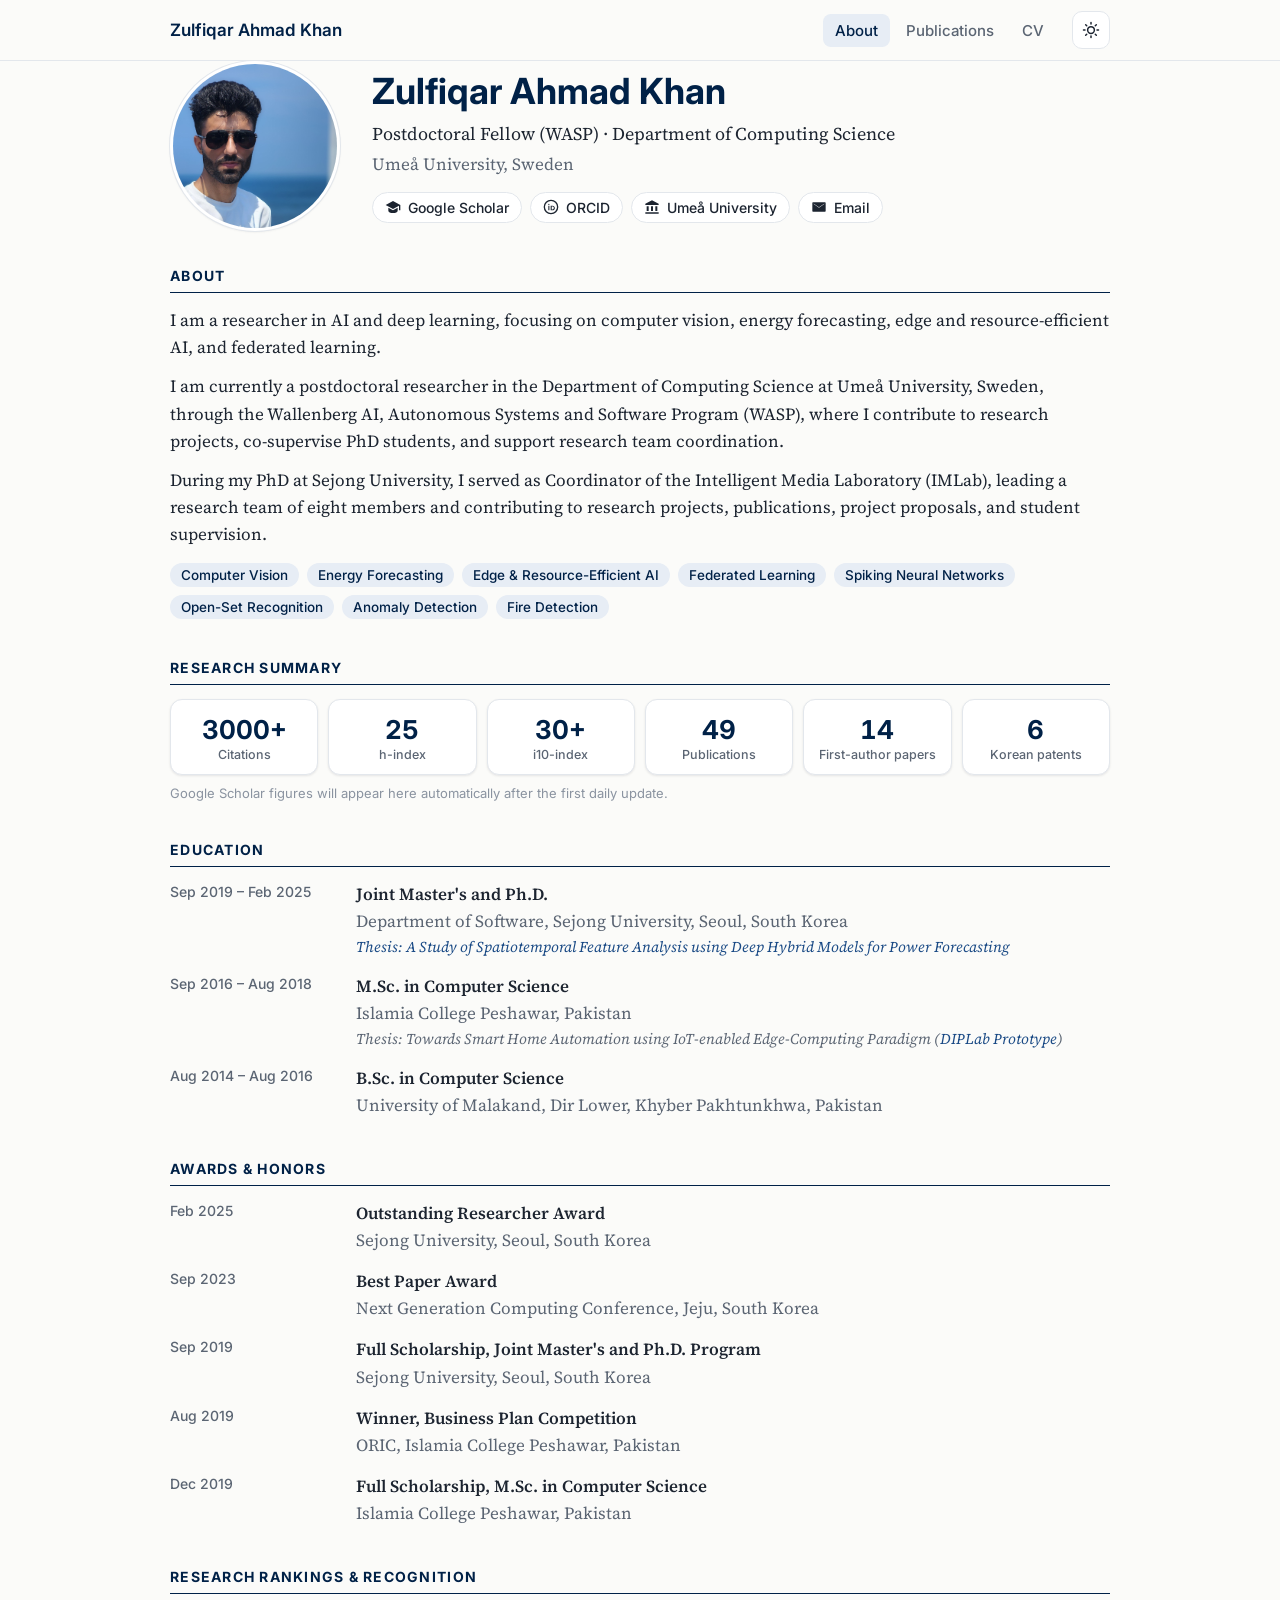
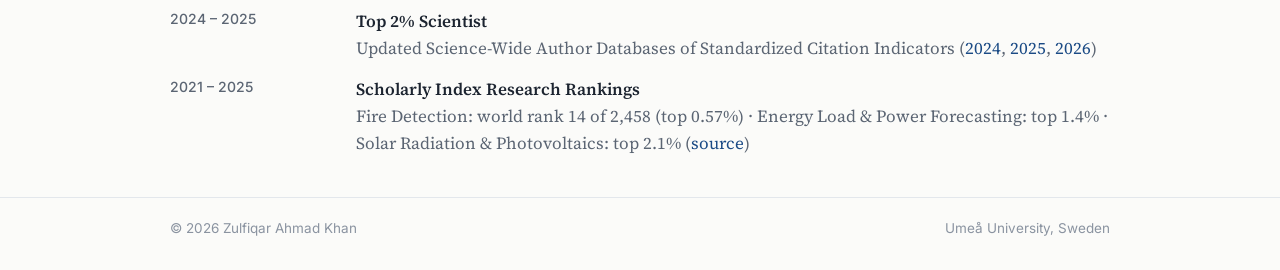
==== index.html @ e5fceb1f "Add files via upload" ====
<!doctype html>
<html lang="en">
<head>
<meta charset="utf-8">
<meta name="viewport" content="width=device-width, initial-scale=1">
<title>Zulfiqar Ahmad Khan — AI Researcher</title>
<meta name="description" content="Zulfiqar Ahmad Khan, postdoctoral researcher in AI and computer vision at Umeå University.">
<script>try{var t=localStorage.getItem("theme");if(t)document.documentElement.setAttribute("data-theme",t);}catch(e){}</script>
<link rel="preconnect" href="https://fonts.googleapis.com">
<link rel="preconnect" href="https://fonts.gstatic.com" crossorigin>
<link href="https://fonts.googleapis.com/css2?family=Inter:wght@400;500;600;700&family=Source+Serif+4:ital,opsz,wght@0,8..60,400;0,8..60,600;1,8..60,400&display=swap" rel="stylesheet">
<link rel="stylesheet" href="assets/style.css">
<link rel="icon" href="data:image/svg+xml,%3Csvg xmlns='http://www.w3.org/2000/svg' viewBox='0 0 64 64'%3E%3Crect width='64' height='64' rx='14' fill='%23002147'/%3E%3Ctext x='32' y='42' text-anchor='middle' font-family='Arial' font-weight='700' font-size='28' fill='white'%3EZK%3C/text%3E%3C/svg%3E">
</head>
<body data-page="about">
<header class="topbar">
  <div class="wrap">
    <a class="brand" href="index.html">Zulfiqar Ahmad Khan</a>
    <nav class="nav" aria-label="Main">
      <a href="index.html" aria-current="page">About</a>
      <a href="publications.html">Publications</a>
      <a href="cv.html">CV</a>
    </nav>
    <button class="theme-toggle" type="button" aria-label="Switch theme" title="Day / night">
      <svg class="sun" viewBox="0 0 24 24" fill="none" stroke="currentColor" stroke-width="2" stroke-linecap="round"><circle cx="12" cy="12" r="4.5"/><path d="M12 2v2M12 20v2M4.9 4.9l1.4 1.4M17.7 17.7l1.4 1.4M2 12h2M20 12h2M4.9 19.1l1.4-1.4M17.7 6.3l1.4-1.4"/></svg>
      <svg class="moon" viewBox="0 0 24 24" fill="none" stroke="currentColor" stroke-width="2" stroke-linejoin="round"><path d="M20.5 14.5A8.5 8.5 0 0 1 9.5 3.5a8.5 8.5 0 1 0 11 11z"/></svg>
    </button>
  </div>
</header>
<main class="wrap">
<p id="load-error" class="empty" hidden>The page content could not be loaded. If you opened this file directly from your computer, run a local server instead (see README).</p>

<section class="hero">
  <div id="avatar" class="avatar" aria-hidden="true">ZK</div>
  <div>
    <h1 id="name">Zulfiqar Ahmad Khan</h1>
    <p class="role" id="role"></p>
    <p class="org" id="org"></p>
    <div class="links" id="links"></div>
  </div>
</section>

<section>
  <h2 class="section-title">About</h2>
  <div class="bio" id="bio"></div>
</section>

<section>
  <h2 class="section-title">Research Summary</h2>
  <div class="metrics" id="metrics"></div>
  <p class="metrics-note" id="metrics-note"></p>
  <div class="chart" id="chart" hidden>
    <h3>Citations per year (Google Scholar)</h3>
    <div class="bars" id="bars"></div>
  </div>
</section>

<section>
  <h2 class="section-title">Education</h2>
  <div class="entries" id="education"></div>
</section>

<section>
  <h2 class="section-title">Awards &amp; Honors</h2>
  <div class="entries" id="awards"></div>
</section>

<section>
  <h2 class="section-title">Research Rankings &amp; Recognition</h2>
  <div class="entries" id="recognition"></div>
</section>
</main>
<footer>
  <div class="wrap">
    <span>© <span id="year"></span> Zulfiqar Ahmad Khan</span>
    <span>Umeå University, Sweden</span>
  </div>
</footer>
<script src="assets/main.js"></script>
</body>
</html>
---- assets/style.css ----
/* ============================================================
   Zulfiqar Ahmad Khan — academic website
   Light/dark themes via CSS variables. Oxford blue accent.
   ============================================================ */
:root {
  --bg: #fbfbf9;
  --surface: #ffffff;
  --surface-2: #f1f4f8;
  --text: #1c2430;
  --muted: #5b6573;
  --faint: #8a93a0;
  --border: #e3e7ec;
  --accent: #002147;          /* Oxford blue */
  --accent-soft: #e7edf5;
  --link: #1a4a85;
  --me: #0b1220;
  --badge-q1: #1f6f43; --badge-q1-bg: #e4f3ea;
  --badge-q2: #7a5b00; --badge-q2-bg: #fbf1d6;
  --badge-q3: #8a4a12; --badge-q3-bg: #fbe7d6;
  --badge-q4: #6b6b6b; --badge-q4-bg: #ececec;
  --shadow: 0 1px 2px rgba(16,24,40,.04), 0 1px 3px rgba(16,24,40,.06);
  --serif: "Source Serif 4", Charter, "Bitstream Charter", Georgia, serif;
  --sans: "Inter", system-ui, -apple-system, "Segoe UI", Roboto, sans-serif;
  color-scheme: light;
}
@media (prefers-color-scheme: dark) {
  :root:not([data-theme="light"]) {
    --bg: #0d1117; --surface: #131a23; --surface-2: #1a2330; --text: #e4e8ee; --muted: #a3adba;
    --faint: #7b8593; --border: #26303d; --accent: #9cc3f5; --accent-soft: #1b2a40; --link: #9cc3f5; --me: #ffffff;
    --badge-q1: #7fdca5; --badge-q1-bg: #15301f; --badge-q2: #f1cf6b; --badge-q2-bg: #352b10;
    --badge-q3: #f2ae74; --badge-q3-bg: #3a2414; --badge-q4: #c3c3c3; --badge-q4-bg: #2a2a2a;
    --shadow: none; color-scheme: dark;
  }
}
:root[data-theme="dark"] {
  --bg: #0d1117; --surface: #131a23; --surface-2: #1a2330; --text: #e4e8ee; --muted: #a3adba;
  --faint: #7b8593; --border: #26303d; --accent: #9cc3f5; --accent-soft: #1b2a40; --link: #9cc3f5; --me: #ffffff;
  --badge-q1: #7fdca5; --badge-q1-bg: #15301f; --badge-q2: #f1cf6b; --badge-q2-bg: #352b10;
  --badge-q3: #f2ae74; --badge-q3-bg: #3a2414; --badge-q4: #c3c3c3; --badge-q4-bg: #2a2a2a;
  --shadow: none; color-scheme: dark;
}

* { box-sizing: border-box; }
html { -webkit-text-size-adjust: 100%; }
body {
  margin: 0; background: var(--bg); color: var(--text);
  font: 17px/1.6 var(--serif);
  transition: background .2s ease, color .2s ease;
}
a { color: var(--link); text-decoration: none; }
a:hover { text-decoration: underline; text-underline-offset: 2px; }
h1, h2, h3 { font-family: var(--sans); color: var(--accent); line-height: 1.25; }
.wrap { max-width: 980px; margin: 0 auto; padding: 0 20px; }

/* ---------- Top bar ---------- */
.topbar {
  position: sticky; top: 0; z-index: 10;
  background: color-mix(in srgb, var(--bg) 88%, transparent);
  backdrop-filter: saturate(150%) blur(8px);
  border-bottom: 1px solid var(--border);
}
.topbar .wrap { display: flex; align-items: center; gap: 16px; height: 60px; }
.brand { font: 600 17px var(--sans); color: var(--accent); white-space: nowrap; margin-right: auto; }
.brand:hover { text-decoration: none; }
.nav { display: flex; gap: 4px; }
.nav a {
  font: 500 15px var(--sans); color: var(--muted); padding: 7px 12px; border-radius: 8px;
}
.nav a:hover { color: var(--text); background: var(--surface-2); text-decoration: none; }
.nav a[aria-current="page"] { color: var(--accent); background: var(--accent-soft); }
.theme-toggle {
  display: grid; place-items: center; width: 38px; height: 38px; border-radius: 10px;
  border: 1px solid var(--border); background: var(--surface); color: var(--text); cursor: pointer;
}
.theme-toggle:hover { background: var(--surface-2); }
.theme-toggle svg { width: 18px; height: 18px; }
.theme-toggle .moon { display: none; }
:root[data-theme="dark"] .theme-toggle .sun { display: none; }
:root[data-theme="dark"] .theme-toggle .moon { display: block; }

/* ---------- Layout ---------- */
main { padding: 36px 0 64px; }
section { margin: 0 0 40px; }
.section-title {
  font: 700 14px var(--sans); letter-spacing: .09em; text-transform: uppercase;
  color: var(--accent); margin: 0 0 14px; padding-bottom: 8px; border-bottom: 1.5px solid var(--accent);
}
.page-title { font-size: 30px; margin: 0 0 6px; }
.page-sub { color: var(--muted); margin: 0 0 28px; font-size: 16px; }

/* ---------- Hero (About) ---------- */
.hero { display: grid; grid-template-columns: 170px 1fr; gap: 32px; align-items: center; margin-bottom: 36px; }
.avatar {
  width: 170px; height: 170px; border-radius: 50%; object-fit: cover;
  border: 3px solid var(--surface); box-shadow: 0 0 0 1px var(--border), var(--shadow);
  background: var(--accent-soft); display: grid; place-items: center;
  font: 700 54px var(--sans); color: var(--accent);
}
.hero h1 { font-size: 36px; margin: 0 0 6px; }
.hero .role { margin: 0; font-size: 18px; }
.hero .org { margin: 2px 0 14px; color: var(--muted); }
.links { display: flex; flex-wrap: wrap; gap: 8px; }
.links a {
  display: inline-flex; align-items: center; gap: 7px; padding: 6px 12px; border-radius: 999px;
  border: 1px solid var(--border); background: var(--surface); color: var(--text);
  font: 500 14px var(--sans);
}
.links a:hover { border-color: var(--accent); color: var(--accent); text-decoration: none; }
.links svg { width: 16px; height: 16px; flex: none; }

.bio p { margin: 0 0 12px; }
.chips { display: flex; flex-wrap: wrap; gap: 8px; margin-top: 14px; }
.chip { font: 500 13.5px var(--sans); padding: 4px 11px; border-radius: 999px; background: var(--accent-soft); color: var(--accent); }

/* ---------- Metrics ---------- */
.metrics { display: grid; grid-template-columns: repeat(6, 1fr); gap: 10px; }
.metric {
  background: var(--surface); border: 1px solid var(--border); border-radius: 12px;
  padding: 14px 10px 12px; text-align: center; box-shadow: var(--shadow);
}
.metric .v { font: 700 26px var(--sans); color: var(--accent); font-variant-numeric: tabular-nums; }
.metric .l { font: 500 12.5px var(--sans); color: var(--muted); margin-top: 2px; }
.metric .s { font: 400 11.5px var(--sans); color: var(--faint); margin-top: 2px; }
.metric.live .l::after { content: " ●"; color: #2e9e5b; font-size: 9px; vertical-align: 2px; }
.metrics-note { font: 13px var(--sans); color: var(--faint); margin-top: 10px; }

.chart { margin-top: 18px; background: var(--surface); border: 1px solid var(--border); border-radius: 12px; padding: 16px 16px 10px; }
.chart h3 { font-size: 14px; margin: 0 0 10px; color: var(--muted); font-weight: 600; }
.bars { display: flex; align-items: flex-end; gap: 6px; height: 140px; }
.bar { flex: 1; display: flex; flex-direction: column; align-items: center; justify-content: flex-end; height: 100%; min-width: 0; }
.bar .col { width: 100%; max-width: 42px; background: var(--accent); border-radius: 4px 4px 0 0; opacity: .85; }
.bar:hover .col { opacity: 1; }
.bar .n { font: 600 11px var(--sans); color: var(--muted); margin-bottom: 3px; }
.bar .y { font: 500 11px var(--sans); color: var(--faint); margin-top: 5px; }

/* ---------- Timeline entries ---------- */
.entries { display: grid; gap: 14px; }
.entry { display: grid; grid-template-columns: 170px 1fr; gap: 16px; }
.entry .date { font: 500 14px var(--sans); color: var(--muted); padding-top: 2px; }
.entry .title { font-weight: 600; }
.entry .org { color: var(--muted); }
.entry .detail { font-size: 15px; color: var(--muted); font-style: italic; }
.entry ul { margin: 6px 0 0; padding-left: 18px; font-size: 15.5px; }
.entry li { margin: 2px 0; }
.kv { display: grid; grid-template-columns: 170px 1fr; gap: 6px 16px; }
.kv dt { font: 500 14px var(--sans); color: var(--muted); padding-top: 2px; }
.kv dd { margin: 0; }

/* ---------- Buttons ---------- */
.btn {
  display: inline-flex; align-items: center; gap: 8px; padding: 10px 18px; border-radius: 10px;
  background: var(--accent); color: var(--bg); font: 600 15px var(--sans); border: 0; cursor: pointer;
}
.btn:hover { text-decoration: none; filter: brightness(1.1); }
.btn svg { width: 18px; height: 18px; }
.btn.ghost { background: transparent; color: var(--accent); border: 1px solid var(--accent); }
.cv-actions { display: flex; flex-wrap: wrap; gap: 10px; }
.cv-head { display: flex; flex-wrap: wrap; align-items: flex-end; justify-content: space-between; gap: 16px; margin-bottom: 30px; }

/* ---------- Publications ---------- */
.toolbar { display: flex; flex-wrap: wrap; gap: 10px; align-items: center; margin-bottom: 22px; }
.tabs { display: flex; flex-wrap: wrap; gap: 6px; }
.tab {
  font: 500 14px var(--sans); padding: 7px 13px; border-radius: 999px; cursor: pointer;
  border: 1px solid var(--border); background: var(--surface); color: var(--muted);
}
.tab .c { color: var(--faint); margin-left: 4px; font-variant-numeric: tabular-nums; }
.tab[aria-pressed="true"] { background: var(--accent); border-color: var(--accent); color: var(--bg); }
.tab[aria-pressed="true"] .c { color: inherit; opacity: .75; }
.search, .sort {
  font: 14px var(--sans); padding: 8px 12px; border-radius: 10px; border: 1px solid var(--border);
  background: var(--surface); color: var(--text);
}
.search { flex: 1; min-width: 180px; }
.year { font: 700 15px var(--sans); color: var(--accent); margin: 26px 0 10px; }
.pubs { list-style: none; margin: 0; padding: 0; display: grid; gap: 12px; }
.pub {
  display: grid; grid-template-columns: 48px 1fr; gap: 6px;
  background: var(--surface); border: 1px solid var(--border); border-radius: 12px; padding: 14px 16px;
  box-shadow: var(--shadow);
}
.pub .num { font: 600 13px var(--sans); color: var(--faint); padding-top: 3px; }
.pub .t { font-weight: 600; line-height: 1.4; }
.pub .t a { color: var(--text); }
.pub .t a:hover { color: var(--link); }
.pub .a { font-size: 15px; color: var(--muted); margin-top: 3px; }
.pub .a b { color: var(--me); font-weight: 700; }
.pub .v { font-size: 15px; font-style: italic; margin-top: 1px; }
.badges { display: flex; flex-wrap: wrap; gap: 6px; margin-top: 9px; }
.badge {
  font: 600 12px var(--sans); padding: 3px 9px; border-radius: 6px;
  background: var(--surface-2); color: var(--muted); white-space: nowrap;
}
.badge.cite { background: var(--accent-soft); color: var(--accent); }
.badge.q1 { background: var(--badge-q1-bg); color: var(--badge-q1); }
.badge.q2 { background: var(--badge-q2-bg); color: var(--badge-q2); }
.badge.q3 { background: var(--badge-q3-bg); color: var(--badge-q3); }
.badge.q4 { background: var(--badge-q4-bg); color: var(--badge-q4); }
.badge.status { background: transparent; border: 1px solid var(--border); white-space: normal; }
.pub > div { min-width: 0; }
.empty { color: var(--muted); padding: 30px 0; text-align: center; font-family: var(--sans); }
.foot-note { font: 13px var(--sans); color: var(--faint); margin-top: 26px; }

/* ---------- Footer ---------- */
footer { border-top: 1px solid var(--border); padding: 22px 0 34px; font: 13.5px var(--sans); color: var(--faint); }
footer .wrap { display: flex; flex-wrap: wrap; gap: 8px 20px; justify-content: space-between; }

/* ---------- Responsive ---------- */
@media (max-width: 860px) {
  .metrics { grid-template-columns: repeat(3, 1fr); }
}
@media (max-width: 640px) {
  body { font-size: 16px; }
  .topbar .wrap { height: auto; padding-top: 10px; padding-bottom: 10px; flex-wrap: wrap; gap: 8px; }
  .brand { width: 100%; margin: 0; }
  .nav { order: 2; }
  .theme-toggle { margin-left: auto; order: 3; }
  .hero { grid-template-columns: 1fr; text-align: center; gap: 18px; }
  .avatar { margin: 0 auto; width: 130px; height: 130px; font-size: 42px; }
  .links { justify-content: center; }
  .chips { justify-content: center; }
  .hero h1 { font-size: 28px; }
  .metrics { grid-template-columns: repeat(2, 1fr); }
  .entry, .kv { grid-template-columns: 1fr; gap: 2px; }
  .kv dd { margin-bottom: 8px; }
  .search, .sort { flex: 1 1 100%; }
  .pub { grid-template-columns: 1fr; }
  .pub .num { padding: 0; }
}
@media print {
  .topbar, footer, .theme-toggle, .toolbar { display: none; }
}
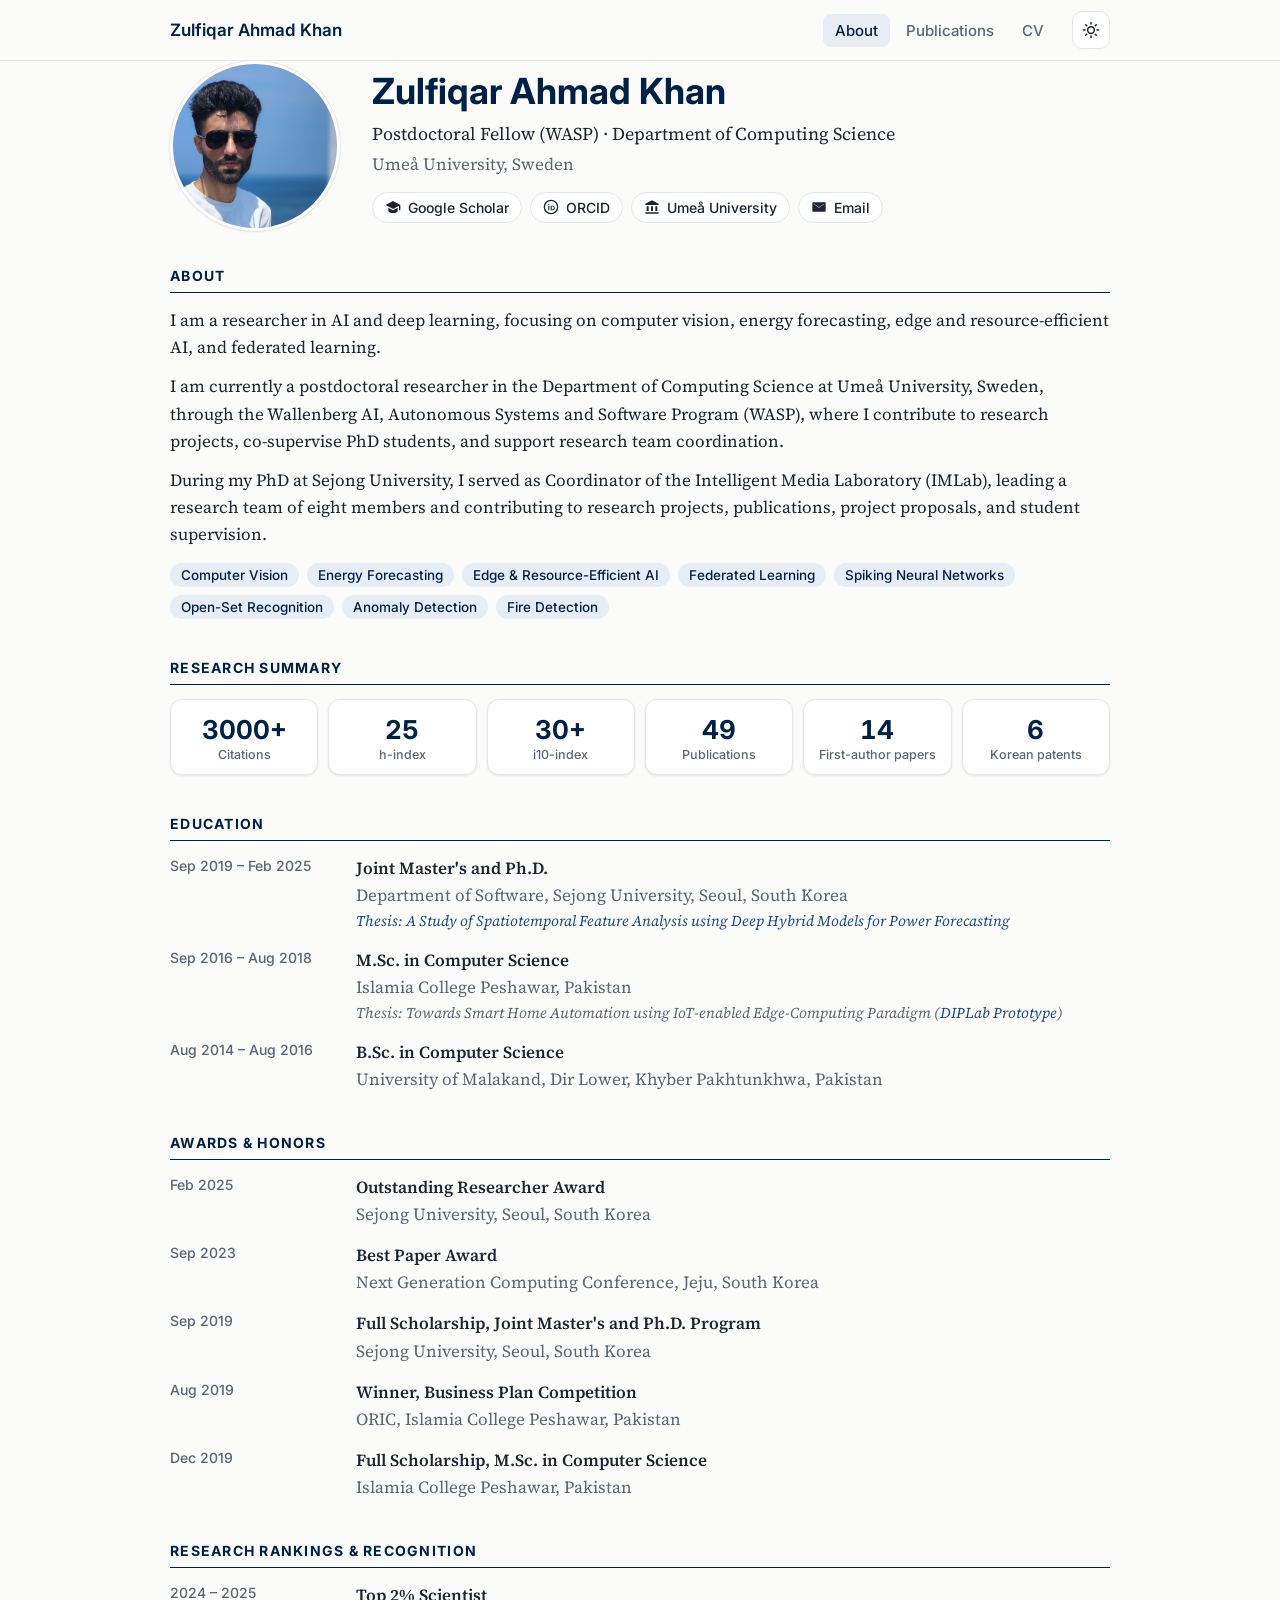
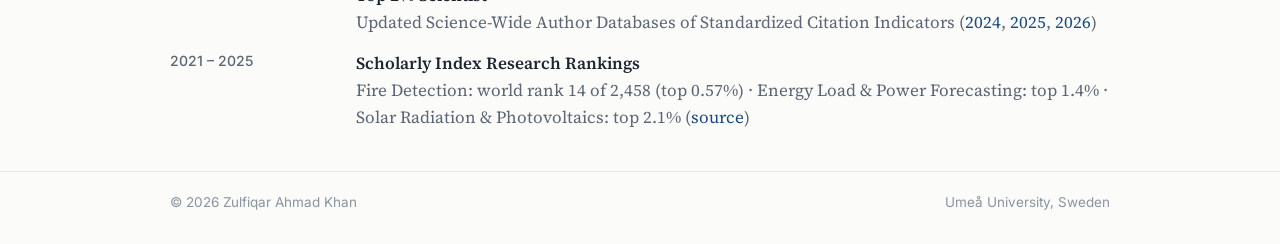
==== commit 19edf920: "Add files via upload" ====
--- a/index.html
+++ b/index.html
@@ -48,11 +48,6 @@
 <section>
   <h2 class="section-title">Research Summary</h2>
   <div class="metrics" id="metrics"></div>
-  <p class="metrics-note" id="metrics-note"></p>
-  <div class="chart" id="chart" hidden>
-    <h3>Citations per year (Google Scholar)</h3>
-    <div class="bars" id="bars"></div>
-  </div>
 </section>
 
 <section>
